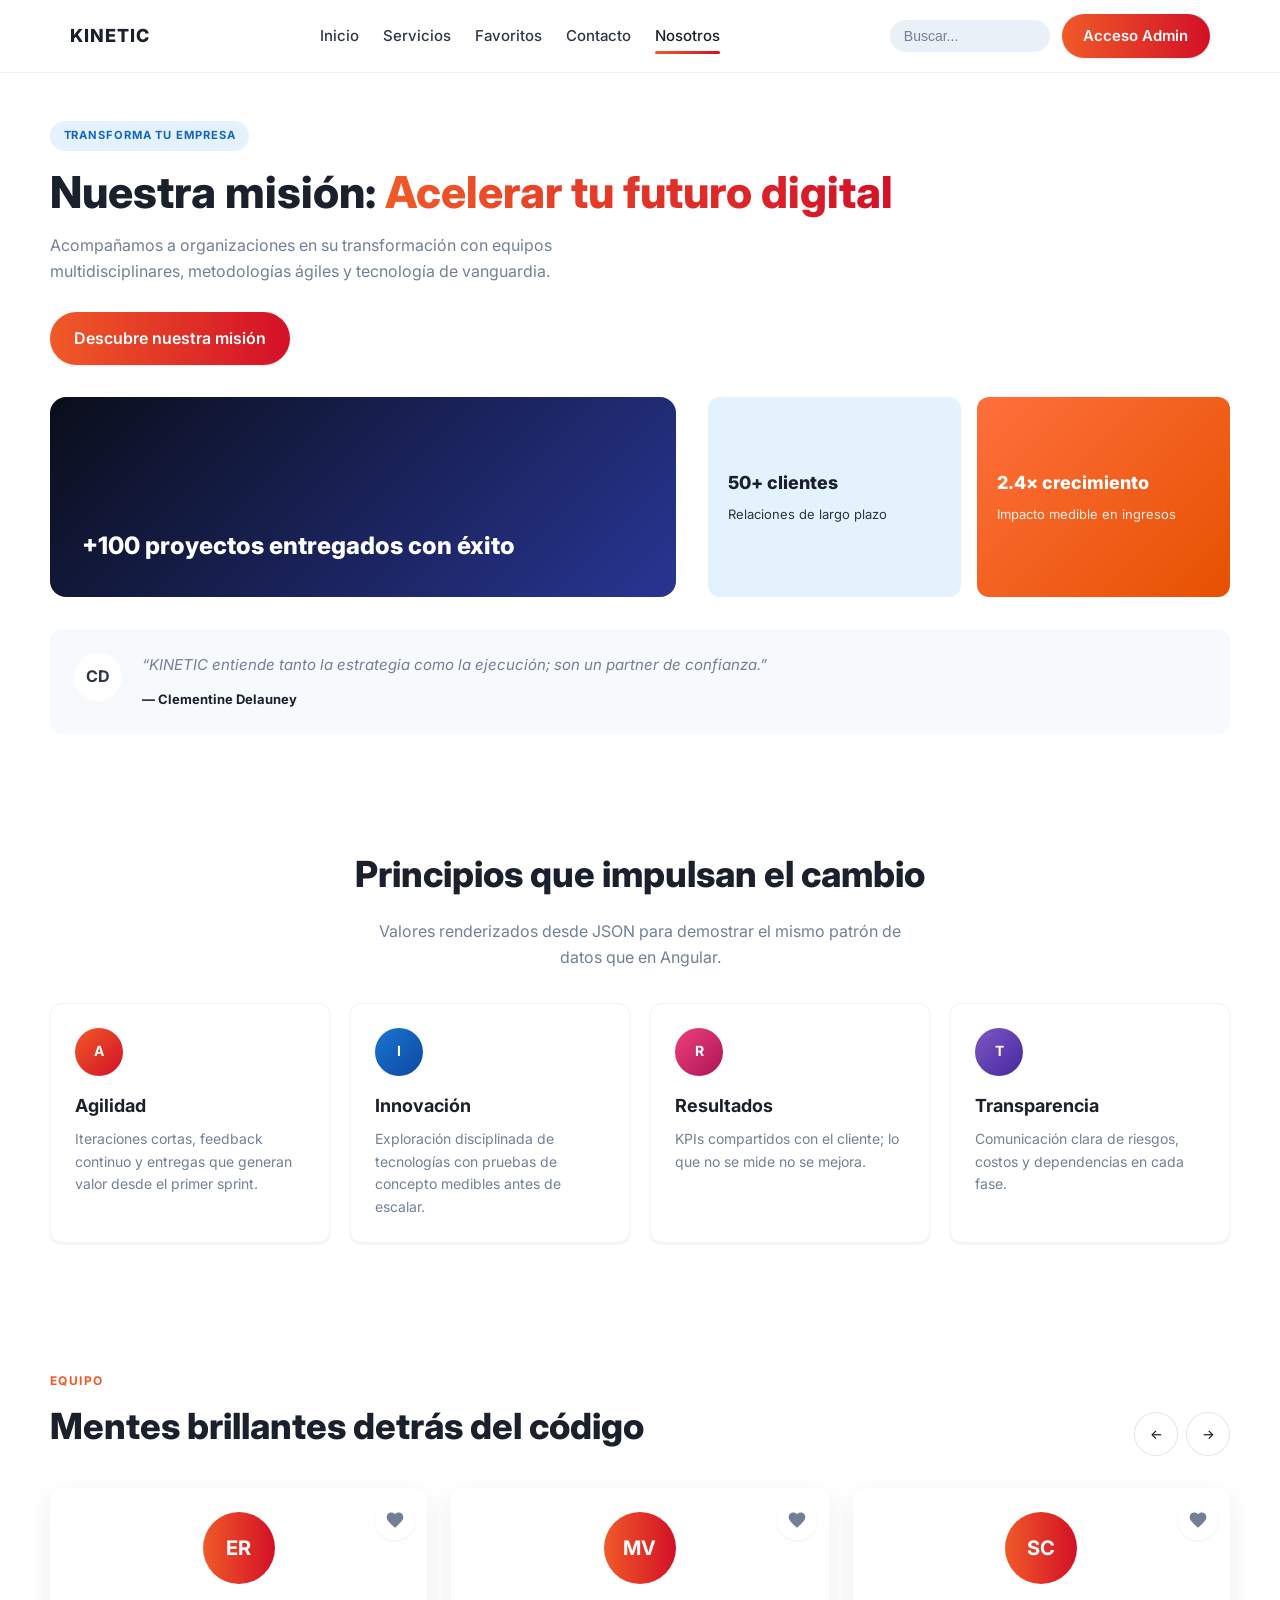
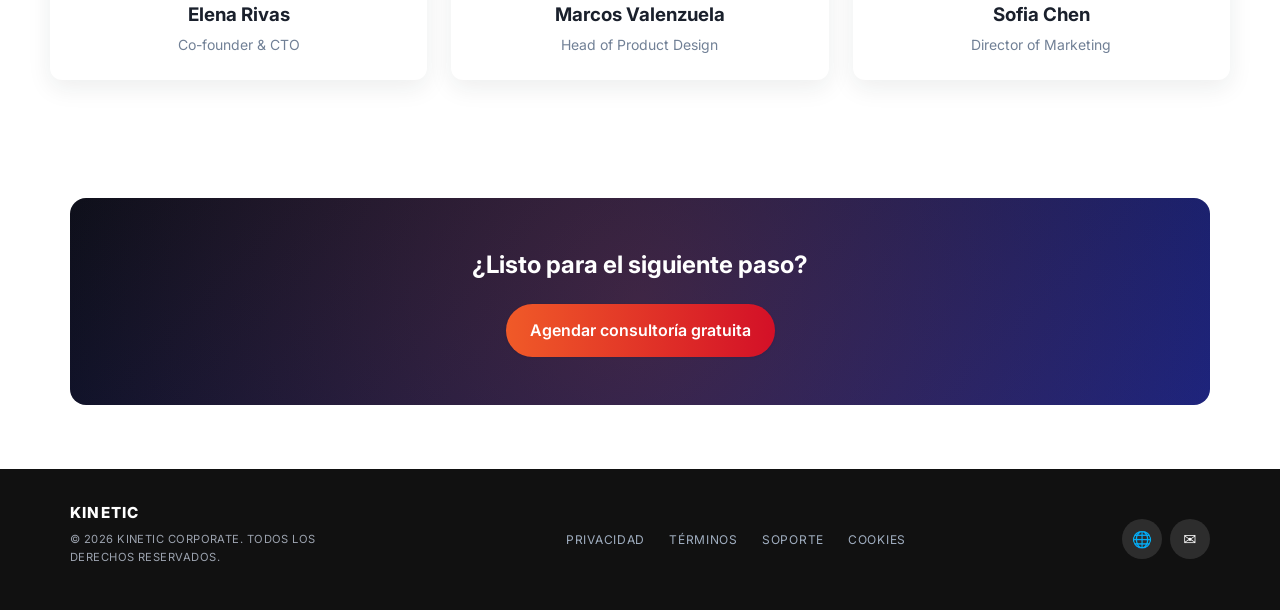
==== nosotros.html @ cf08d678 "feat: Add proyecto maquetacion and forms kinetic" ====
<!DOCTYPE html>
<html lang="es">
  <head>
    <meta charset="UTF-8" />
    <meta name="viewport" content="width=device-width, initial-scale=1.0" />
    <title>Nosotros · KINETIC</title>
    <link rel="stylesheet" href="css/main.css" />
  </head>
  <body>
    <header class="site-header">
      <div class="container site-header__inner">
        <a class="site-logo" href="index.html">KINETIC</a>
        <nav class="site-nav" aria-label="Principal">
          <a class="site-nav__link" href="index.html">Inicio</a>
          <a class="site-nav__link" href="catalogo.html">Servicios</a>
          <a class="site-nav__link" href="catalogo.html?filter=favorites">Favoritos</a>
          <a class="site-nav__link" href="index.html#contacto">Contacto</a>
          <a class="site-nav__link site-nav__link--active" href="nosotros.html">Nosotros</a>
        </nav>
        <div class="site-header__actions">
          <input class="search-field" type="search" placeholder="Buscar..." aria-label="Buscar" />
          <a class="btn btn--primary btn--pill" href="admin.html">Acceso Admin</a>
        </div>
      </div>
    </header>

    <main>
      <section class="mission-hero container section">
        <span class="badge-pill">Transforma tu empresa</span>
        <h1 class="hero__title">
          Nuestra misión: <span class="text-gradient">Acelerar tu futuro digital</span>
        </h1>
        <p class="hero__lead" style="max-width: 560px">
          Acompañamos a organizaciones en su transformación con equipos multidisciplinares,
          metodologías ágiles y tecnología de vanguardia.
        </p>
        <a class="btn btn--primary btn--lg btn--pill" href="index.html#contacto">Descubre nuestra misión</a>

        <div class="split-stats">
          <div class="stat-card-large">
            <h3>+100 proyectos entregados con éxito</h3>
          </div>
          <div class="stat-cards-small">
            <div class="stat-card-mini stat-card-mini--blue">
              <h4>50+ clientes</h4>
              <p>Relaciones de largo plazo</p>
            </div>
            <div class="stat-card-mini stat-card-mini--orange">
              <h4>2.4× crecimiento</h4>
              <p>Impacto medible en ingresos</p>
            </div>
          </div>
        </div>

        <div class="quote-block" style="margin-top: 2rem">
          <div class="quote-block__avatar">CD</div>
          <div>
            <p>
              “KINETIC entiende tanto la estrategia como la ejecución; son un partner de confianza.”
            </p>
            <cite>— Clementine Delauney</cite>
          </div>
        </div>
      </section>

      <section class="section container">
        <h2 class="section-title" style="text-align: center">Principios que impulsan el cambio</h2>
        <p style="text-align: center; color: var(--color-muted); max-width: 560px; margin: -1rem auto 2rem">
          Valores renderizados desde JSON para demostrar el mismo patrón de datos que en Angular.
        </p>
        <div class="principles-grid" id="principles-root"></div>
      </section>

      <section class="section container">
        <div class="section-head">
          <div>
            <p class="section-kicker">Equipo</p>
            <h2 class="section-title" style="margin-bottom: 0">Mentes brillantes detrás del código</h2>
          </div>
          <div class="carousel-nav">
            <button type="button" id="team-prev" title="Anterior">←</button>
            <button type="button" id="team-next" title="Siguiente">→</button>
          </div>
        </div>
        <div class="team-carousel" id="team-carousel">
          <div class="team-grid" id="team-root"></div>
        </div>
      </section>

      <section class="container" style="padding-bottom: 4rem">
        <div class="cta-band">
          <h2>¿Listo para el siguiente paso?</h2>
          <a class="btn btn--primary btn--lg btn--pill" href="index.html#contacto">Agendar consultoría gratuita</a>
        </div>
      </section>
    </main>

    <footer class="site-footer">
      <div class="container site-footer__inner">
        <div>
          <div class="site-footer__brand">KINETIC</div>
          <p class="site-footer__copy">© 2026 KINETIC CORPORATE. TODOS LOS DERECHOS RESERVADOS.</p>
        </div>
        <nav class="site-footer__links">
          <a href="#">Privacidad</a>
          <a href="#">Términos</a>
          <a href="index.html#contacto">Soporte</a>
          <a href="#">Cookies</a>
        </nav>
        <div class="site-footer__icons">
          <span class="icon-btn" aria-hidden="true">🌐</span>
          <span class="icon-btn" aria-hidden="true">✉</span>
        </div>
      </div>
    </footer>

    <script type="module" src="js/nosotros.js"></script>
  </body>
</html>
---- css/main.css ----
/**
 * Punto único de importación — en Angular: styles.scss + partials por componente
 */
@import url("https://fonts.googleapis.com/css2?family=Inter:wght@400;500;600;700;800&display=swap");

@import "./tokens.css";
@import "./base.css";
@import "./layout.css";
@import "./components/header.css";
@import "./components/footer.css";
@import "./components/buttons.css";
@import "./components/cards.css";
@import "./components/forms.css";
@import "./pages/home.css";
@import "./pages/catalog.css";
@import "./pages/detail.css";
@import "./pages/admin.css";
@import "./pages/nosotros.css";
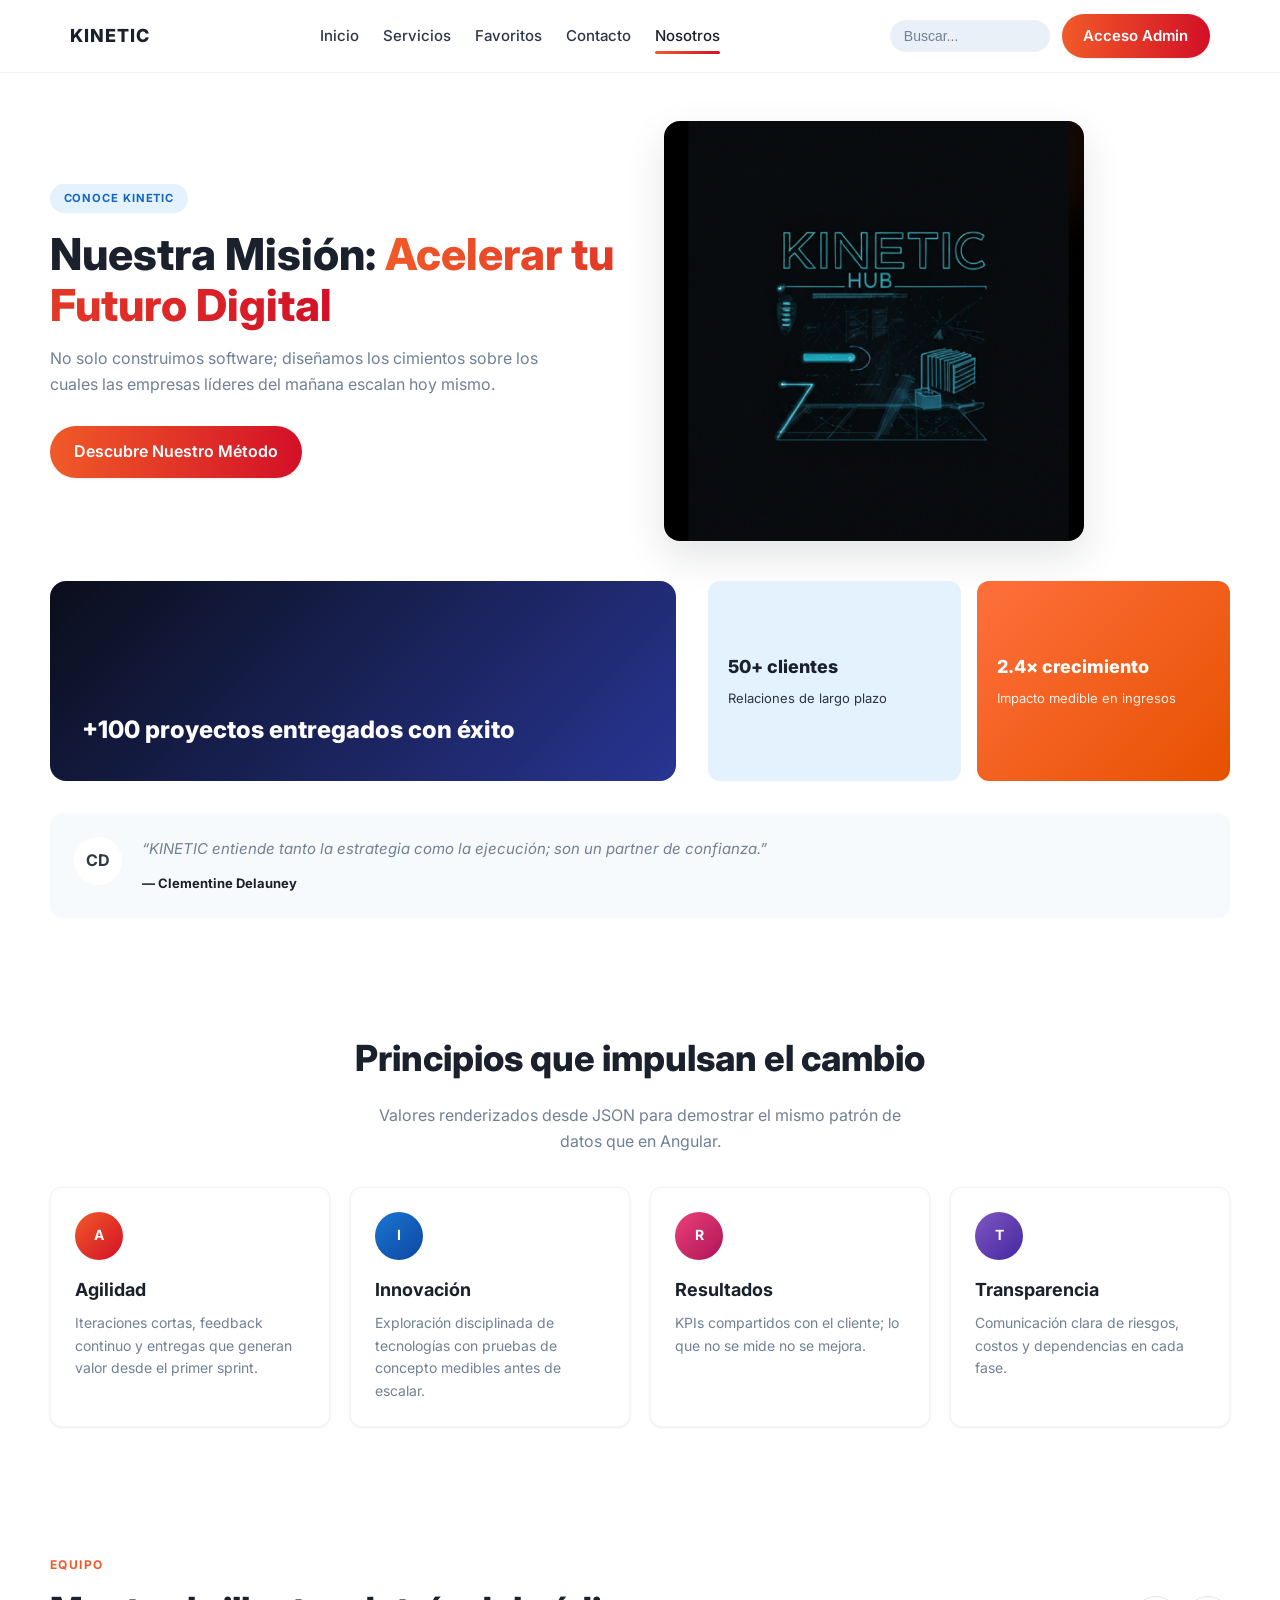
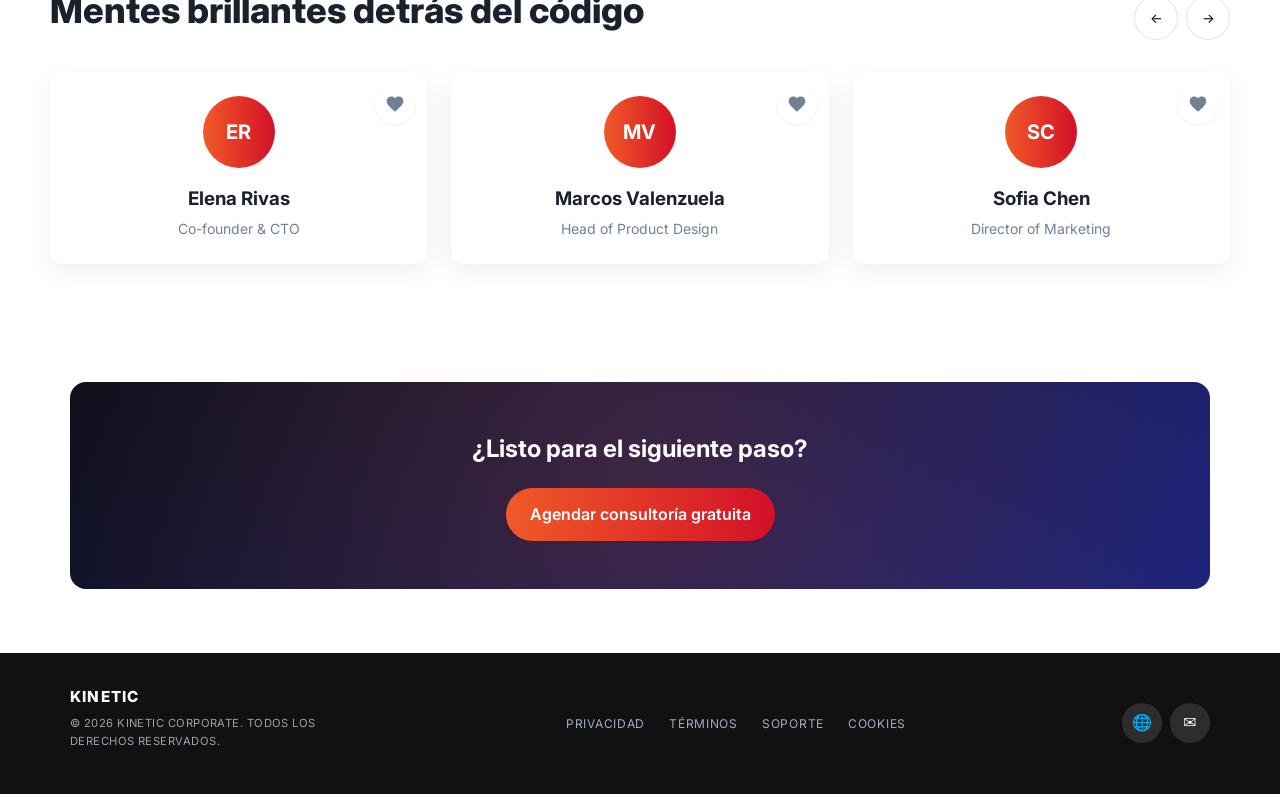
==== commit 82ec1d6b: "ajustes generales" ====
--- a/nosotros.html
+++ b/nosotros.html
@@ -26,15 +26,25 @@
 
     <main>
       <section class="mission-hero container section">
-        <span class="badge-pill">Transforma tu empresa</span>
-        <h1 class="hero__title">
-          Nuestra misión: <span class="text-gradient">Acelerar tu futuro digital</span>
-        </h1>
-        <p class="hero__lead" style="max-width: 560px">
-          Acompañamos a organizaciones en su transformación con equipos multidisciplinares,
-          metodologías ágiles y tecnología de vanguardia.
-        </p>
-        <a class="btn btn--primary btn--lg btn--pill" href="index.html#contacto">Descubre nuestra misión</a>
+        <div class="mission-hero__grid">
+          <div>
+            <span class="badge-pill">Conoce Kinetic</span>
+            <h1 class="hero__title">
+              Nuestra Misión: <span class="text-gradient">Acelerar tu Futuro Digital</span>
+            </h1>
+            <p class="hero__lead" style="max-width: 520px">
+              No solo construimos software; diseñamos los cimientos sobre los cuales las empresas líderes del mañana escalan hoy mismo.
+            </p>
+            <a class="btn btn--primary btn--lg btn--pill" href="index.html#contacto">Descubre Nuestro Método</a>
+          </div>
+          <div class="mission-hero__visual">
+            <img
+              src="data/images/kitetic hub.png"
+              alt="Kinetic Hub — plataforma tecnológica"
+              class="mission-hero__img"
+            />
+          </div>
+        </div>
 
         <div class="split-stats">
           <div class="stat-card-large">
--- a/css/main.css
+++ b/css/main.css
@@ -15,4 +15,5 @@
 @import "./pages/catalog.css";
 @import "./pages/detail.css";
 @import "./pages/admin.css";
+@import "./pages/panel.css";
 @import "./pages/nosotros.css";
